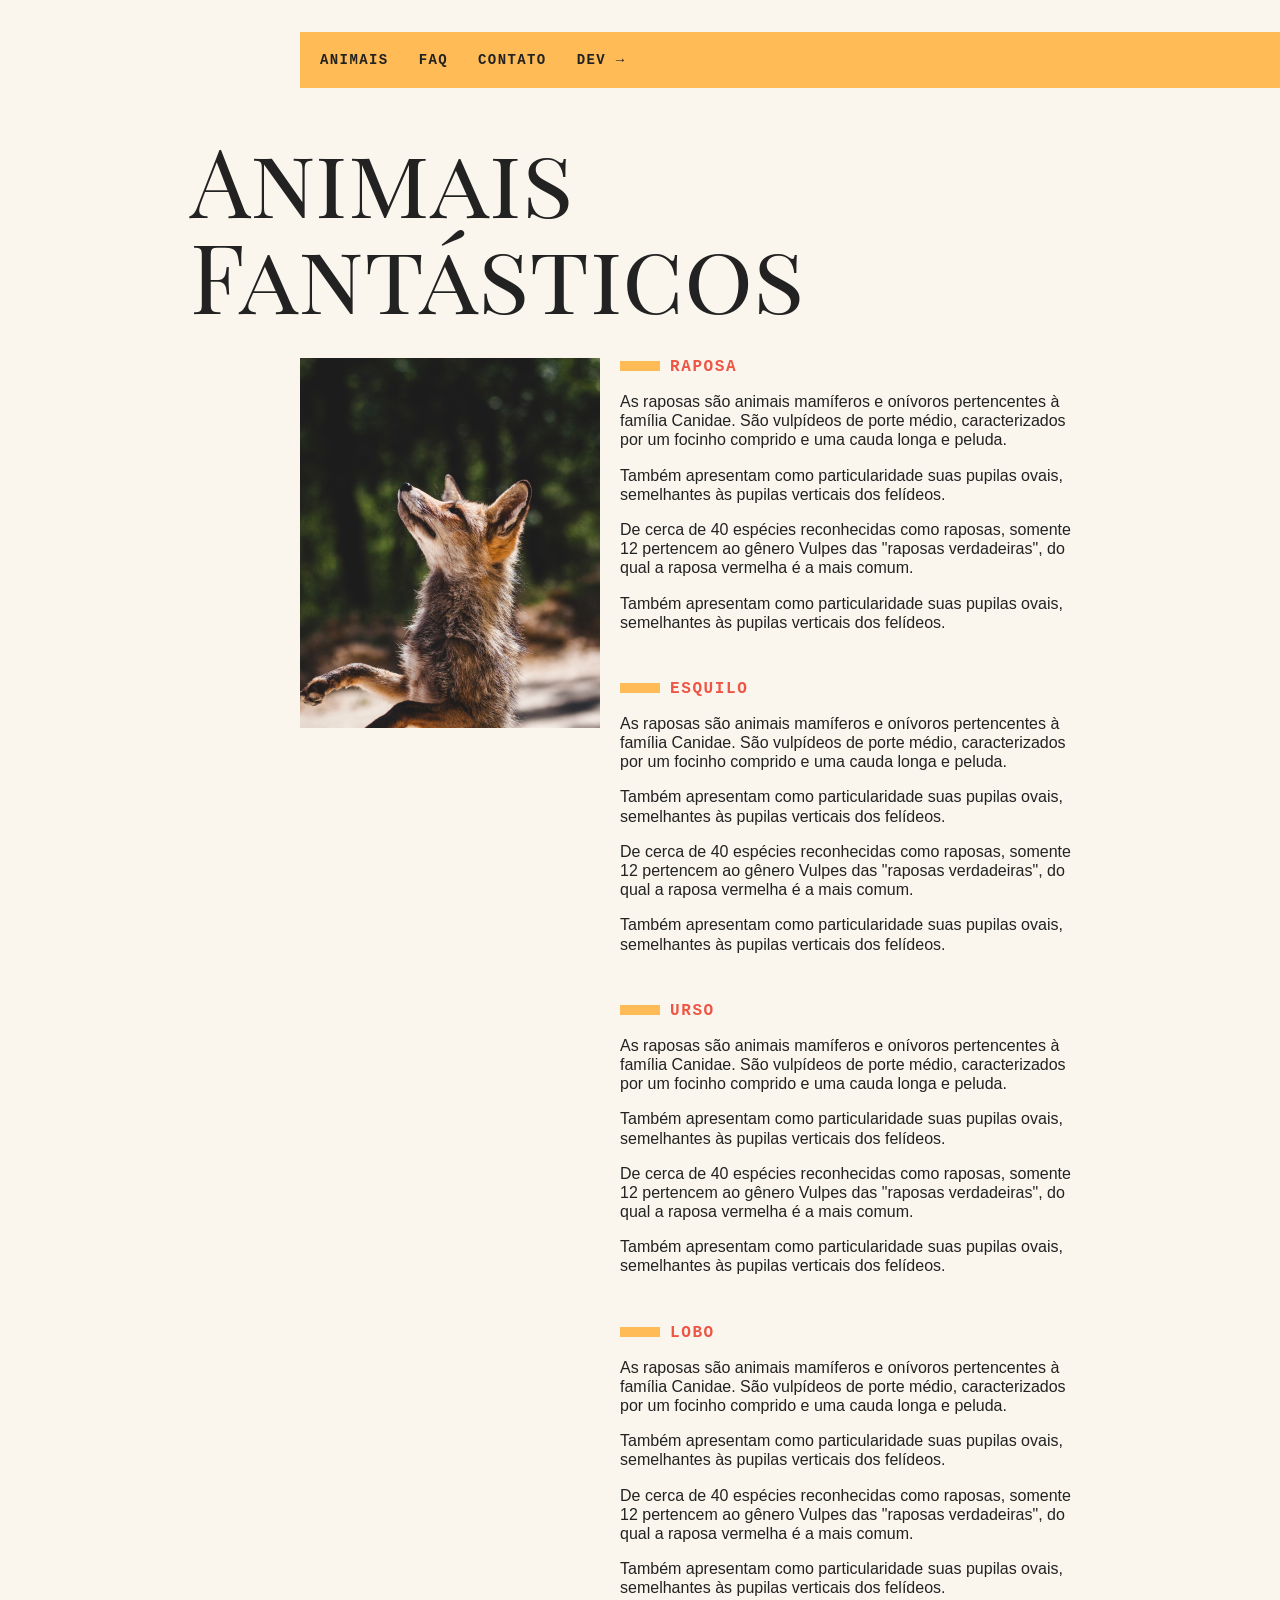
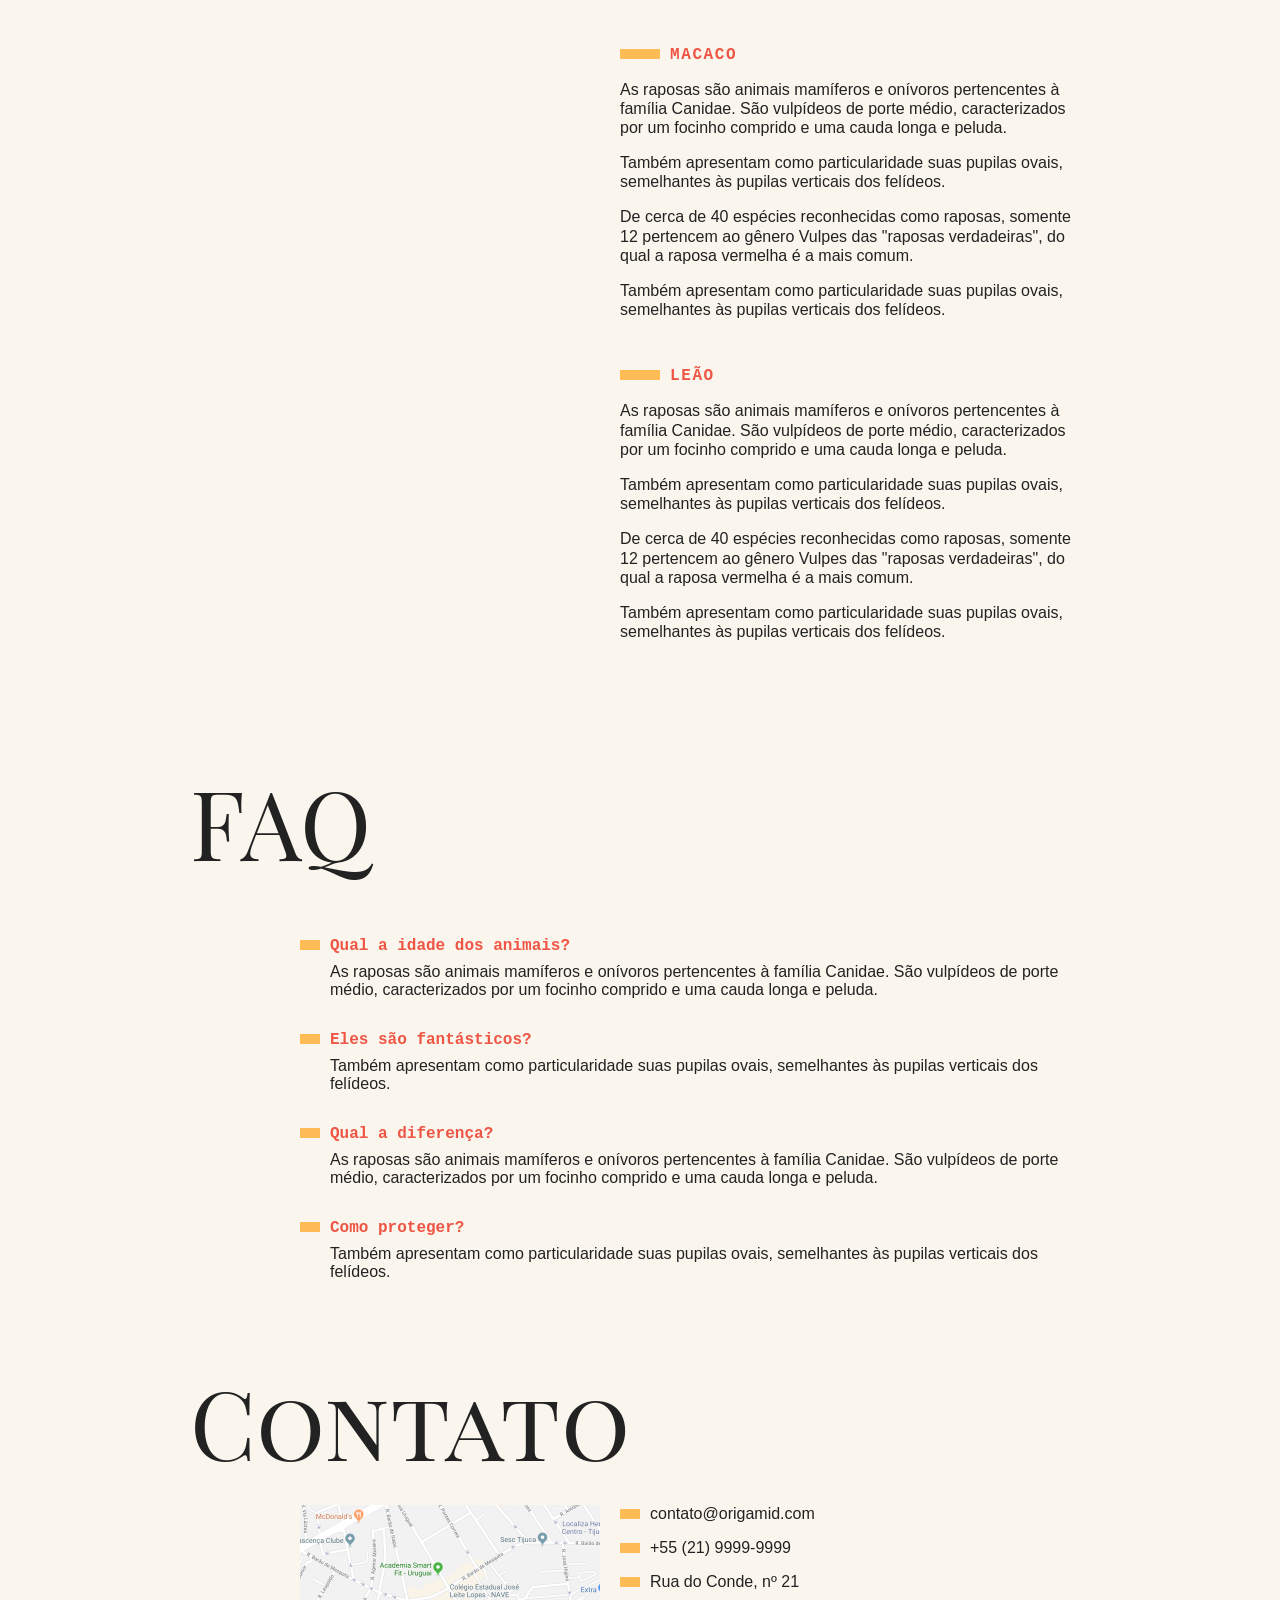
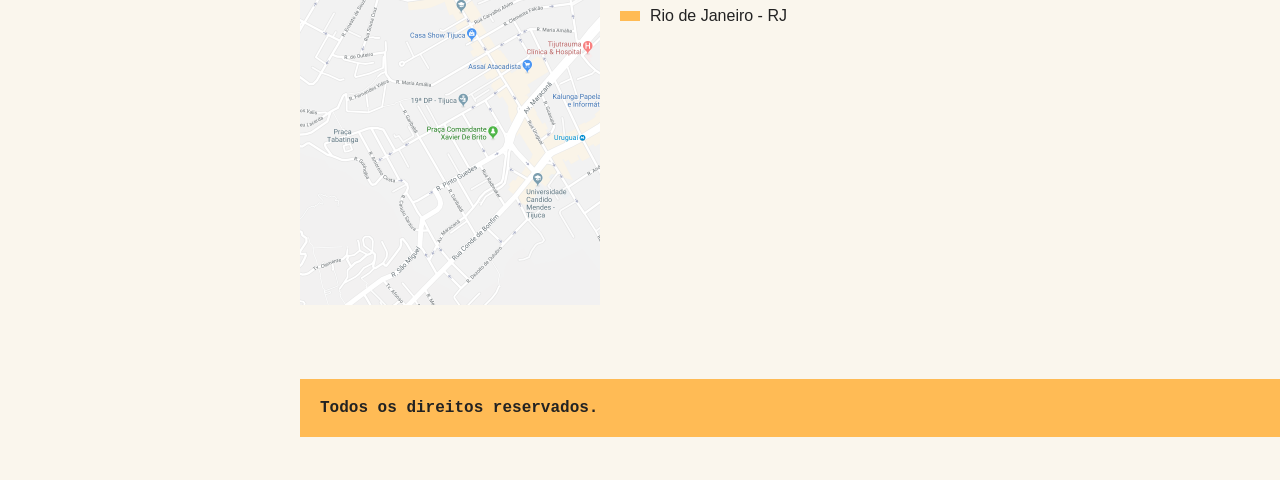
==== animais-fantasticos-project/index.html @ ef7cc1d3 "exercicios dimensoes e distancias" ====
<!DOCTYPE html>
<html>
<head>
  <meta charset="utf-8" />
  <meta http-equiv="X-UA-Compatible" content="IE=edge">
  <title>Animais Fantásticos</title>
  <meta name="viewport" content="width=device-width, initial-scale=1">
  <link href="https://fonts.googleapis.com/css?family=Playfair+Display+SC" rel="stylesheet">
  <link rel="stylesheet" type="text/css" href="css/style.css" />
</head>
<body>
  <nav class="menu">
    <ul>
      <li><a href="#animais">Animais</a></li>
      <li><a href="#faq">Faq</a></li>
      <li><a href="#contato">Contato</a></li>
      <li><a href="https://www.origamid.com/">Dev →</a></li>
    </ul>
  </nav>
  <section class="grid-section animais" id="animais">
    <h1 class="titulo">Animais Fantásticos</h1>
    <ul class="animais-lista">
      <li>
        <img src="img/imagem1.jpg">
      </li>
      <li>
        <img src="img/imagem2.jpg">
      </li>
      <li>
        <img src="img/imagem3.jpg">
      </li>
      <li>
        <img src="img/imagem4.jpg">
      </li>
      <li>
        <img src="img/imagem5.jpg">
      </li>
      <li>
        <img src="img/imagem6.jpg">
      </li>
    </ul>
    <div class="animais-descricao">
      <section>
        <h2>Raposa</h2>
        <p>As raposas são animais mamíferos e onívoros pertencentes à família Canidae. São vulpídeos de porte médio, caracterizados
          por um focinho comprido e uma cauda longa e peluda.</p>
        <p>Também apresentam como particularidade suas pupilas ovais, semelhantes às pupilas verticais dos felídeos.</p>
        <p>De cerca de 40 espécies reconhecidas como raposas, somente 12 pertencem ao gênero Vulpes das "raposas verdadeiras", do
          qual a raposa vermelha é a mais comum.</p>
        <p>Também apresentam como particularidade suas pupilas ovais, semelhantes às pupilas verticais dos felídeos.</p>
      </section>
      
      <section>
        <h2>Esquilo</h2>
        <p>As raposas são animais mamíferos e onívoros pertencentes à família Canidae. São vulpídeos de porte médio, caracterizados
          por um focinho comprido e uma cauda longa e peluda.</p>
        <p>Também apresentam como particularidade suas pupilas ovais, semelhantes às pupilas verticais dos felídeos.</p>
        <p>De cerca de 40 espécies reconhecidas como raposas, somente 12 pertencem ao gênero Vulpes das "raposas verdadeiras", do
          qual a raposa vermelha é a mais comum.</p>
        <p>Também apresentam como particularidade suas pupilas ovais, semelhantes às pupilas verticais dos felídeos.</p>
      </section>
      <section>
        <h2>Urso</h2>
        <p>As raposas são animais mamíferos e onívoros pertencentes à família Canidae. São vulpídeos de porte médio, caracterizados
          por um focinho comprido e uma cauda longa e peluda.</p>
        <p>Também apresentam como particularidade suas pupilas ovais, semelhantes às pupilas verticais dos felídeos.</p>
        <p>De cerca de 40 espécies reconhecidas como raposas, somente 12 pertencem ao gênero Vulpes das "raposas verdadeiras", do
          qual a raposa vermelha é a mais comum.</p>
        <p>Também apresentam como particularidade suas pupilas ovais, semelhantes às pupilas verticais dos felídeos.</p>
      </section>
      <section>
        <h2>Lobo</h2>
        <p>As raposas são animais mamíferos e onívoros pertencentes à família Canidae. São vulpídeos de porte médio, caracterizados
          por um focinho comprido e uma cauda longa e peluda.</p>
        <p>Também apresentam como particularidade suas pupilas ovais, semelhantes às pupilas verticais dos felídeos.</p>
        <p>De cerca de 40 espécies reconhecidas como raposas, somente 12 pertencem ao gênero Vulpes das "raposas verdadeiras", do
          qual a raposa vermelha é a mais comum.</p>
        <p>Também apresentam como particularidade suas pupilas ovais, semelhantes às pupilas verticais dos felídeos.</p>
      </section>
      <section>
        <h2>Macaco</h2>
        <p>As raposas são animais mamíferos e onívoros pertencentes à família Canidae. São vulpídeos de porte médio, caracterizados
          por um focinho comprido e uma cauda longa e peluda.</p>
        <p>Também apresentam como particularidade suas pupilas ovais, semelhantes às pupilas verticais dos felídeos.</p>
        <p>De cerca de 40 espécies reconhecidas como raposas, somente 12 pertencem ao gênero Vulpes das "raposas verdadeiras", do
          qual a raposa vermelha é a mais comum.</p>
        <p>Também apresentam como particularidade suas pupilas ovais, semelhantes às pupilas verticais dos felídeos.</p>
      </section>
      <section>
        <h2>Leão</h2>
        <p>As raposas são animais mamíferos e onívoros pertencentes à família Canidae. São vulpídeos de porte médio, caracterizados
          por um focinho comprido e uma cauda longa e peluda.</p>
        <p>Também apresentam como particularidade suas pupilas ovais, semelhantes às pupilas verticais dos felídeos.</p>
        <p>De cerca de 40 espécies reconhecidas como raposas, somente 12 pertencem ao gênero Vulpes das "raposas verdadeiras", do
          qual a raposa vermelha é a mais comum.</p>
        <p>Também apresentam como particularidade suas pupilas ovais, semelhantes às pupilas verticais dos felídeos.</p>
      </section>
    </div>
  </section>

  <section class="grid-section faq" id="faq">
    <h1 class="titulo">FAQ</h1>
    <dl class="faq-lista">
      <dt>Qual a idade dos animais?</dt>
      <dd>As raposas são animais mamíferos e onívoros pertencentes à família Canidae. São vulpídeos de porte médio, caracterizados por um focinho comprido e uma cauda longa e peluda.</dd>
      <dt>Eles são fantásticos?</dt>
      <dd>Também apresentam como particularidade suas pupilas ovais, semelhantes às pupilas verticais dos felídeos.</dd>
      <dt>Qual a diferença?</dt>
      <dd>As raposas são animais mamíferos e onívoros pertencentes à família Canidae. São vulpídeos de porte médio, caracterizados por um focinho comprido e uma cauda longa e peluda.</dd>
      <dt>Como proteger?</dt>
      <dd>Também apresentam como particularidade suas pupilas ovais, semelhantes às pupilas verticais dos felídeos.</dd>
    </dl>
  </section>

  <section class="grid-section contato" id="contato">
    <h1 class="titulo">Contato</h1>
    <div class="mapa">
      <img src="img/mapa.png">
    </div>
    <ul class="dados">
      <li>contato@origamid.com</li>
      <li>+55 (21) 9999-9999</li>
      <li>Rua do Conde, nº 21</li>
      <li>Rio de Janeiro - RJ</li>
    </ul>
  </section>

  <footer class="copy">
    <p>Todos os direitos reservados.</p>
  </footer>

  <script src="script.js"></script>  

<!--  <script src="exercicios-selecao-de-elementos/script.js"></script>-->
<!--  <script src="exercicios-classes-e-atributos/script.js"></script>-->
<script src="exercicios/dimensoes-e-distancias/script.js" ></script>
</body>
</html>
---- animais-fantasticos-project/css/style.css ----
body, h1, h2, ul, li, p, dd, dt, dl {
  margin: 0px;
  padding: 0px;
}

img {
  display: block;
  max-width: 100%;
}

ul {
  list-style: none;
}

body {
  background: #faf6ed;
  color: #222;
  -webkit-font-smoothing: antialiased;
  display: grid;
  grid-template-columns: 1fr 120px minmax(300px, 800px) 1fr;
}

.menu {
  grid-column: 3 / 5;
  margin-top: 2rem;
  margin-bottom: 2rem;
  background: #FB5;
}

.menu ul {
  display: flex;
  flex-wrap: wrap;
  padding: 10px;
}

.menu li a {
  display: block;
  padding: 10px;
  margin-right: 10px;
  color: #222;
  text-decoration: none;
  font-family: 'IBM Plex Mono', monospace;
  font-weight: bold;
  text-transform: uppercase;
  font-size: 0.875rem;
  letter-spacing: .1em;
}

.grid-section {
  grid-column: 2 / 4;
  width: 100%;
  box-sizing: border-box;
  padding: 10px;
  display: grid;
  grid-template-columns: 90px 300px 1fr;
  grid-gap: 20px;
  margin-bottom: 4rem;
}

.titulo {
  font-family: 'Playfair Display SC', georgia;
  font-size: 6rem;
  line-height: 1;
  font-weight: 400;
  margin-bottom: 1rem;
  grid-column: 1 / 4;
}

.animais h2 {
  font-family: 'IBM Plex Mono', monospace;
  font-size: 1rem;
  text-transform: uppercase;
  letter-spacing: .1em;
  margin-bottom: 1rem;
  color: #E54;
}

.animais h2::before {
  content: '';
  display: inline-block;
  width: 40px;
  height: 10px;
  margin-right: 10px;
  background: #FB5;
}

.animais p {
  font-family: Helvetica, Arial;
  line-height: 1.2;
  margin-bottom: 1rem;
}

.animais-lista {
  height: 370px;
  overflow-y: scroll;
  grid-column: 2;
}

.animais-lista::-webkit-scrollbar {
  width: 18px;
}

.animais-lista::-webkit-scrollbar-thumb {
  background: #FB5;
  border-left: 4px solid #faf6ed;
  border-right: 4px solid #faf6ed;
}

.animais-lista::-webkit-scrollbar-track {
  background: #faf6ed;
}

.animais-descricao {
  grid-column: 3;
}

.animais-descricao section {
  margin-bottom: 3rem;
}

.faq-lista {
  grid-column: 2 / 4
}

.faq-lista dt {
  font-family: 'IBM Plex Mono', monospace;
  font-weight: bold;
  margin-top: 2rem;
  margin-bottom: .5rem;
  color: #E54;
}

.faq-lista dt::before {
  content: '';
  display: inline-block;
  width: 20px;
  height: 10px;
  margin-right: 10px;
  background: #FB5;
}

.faq-lista dd {
  font-family: Helvetica, Arial;
  margin-bottom: .5rem;
  margin-left: 30px;
}

.mapa {
  grid-column: 2;
}

.dados {
  grid-column: 3;
}

.dados li {
  margin-bottom: 1rem;
  font-family: Helvetica, Arial;
}

.dados li::before {
  content: '';
  display: inline-block;
  width: 20px;
  height: 10px;
  margin-right: 10px;
  background: #FB5;
}

.copy {
  grid-column: 3/5;
  margin-bottom: 2rem;
  background: #FB5;
}

.copy p {
  padding: 20px;
  font-family: 'IBM Plex Mono', monospace;
  font-weight: bold;
}

@media (max-width: 700px) {
  body {
    grid-template-columns: 1fr;
  }
  .menu, .grid-section, .copy {
    grid-column: 1;
  }
  .grid-section {
    grid-template-columns: 100px 1fr;
    grid-gap: 10px;
  }
  .animais-lista {
    grid-column: 1;
  }
  .faq-lista, .dados, .mapa {
    grid-column: 1 / 3;
  }
  .grid-section h1 {
    font-size: 3rem;
  }
  .menu {
    margin-top: 0px;
  }
  .copy {
    margin-bottom: 0px;
  }
}


/* Estilos da barra de rolagem */
::-webkit-scrollbar {
    width: 10px; /* Largura da barra de rolagem */
}

/* Cor de fundo da barra de rolagem */
::-webkit-scrollbar-track {
    background-color: #f1f1f1; /* Cor de fundo */
}

/* Cor do indicador (thumb) da barra de rolagem */
::-webkit-scrollbar-thumb {
    background-color: #ff8800; /* Cor da barra de rolagem */
    border-radius: 5px; /* Borda arredondada */
}

/* Hover na barra de rolagem */
::-webkit-scrollbar-thumb:hover {
    background-color: #ff8800; /* Cor ao passar o mouse */
}
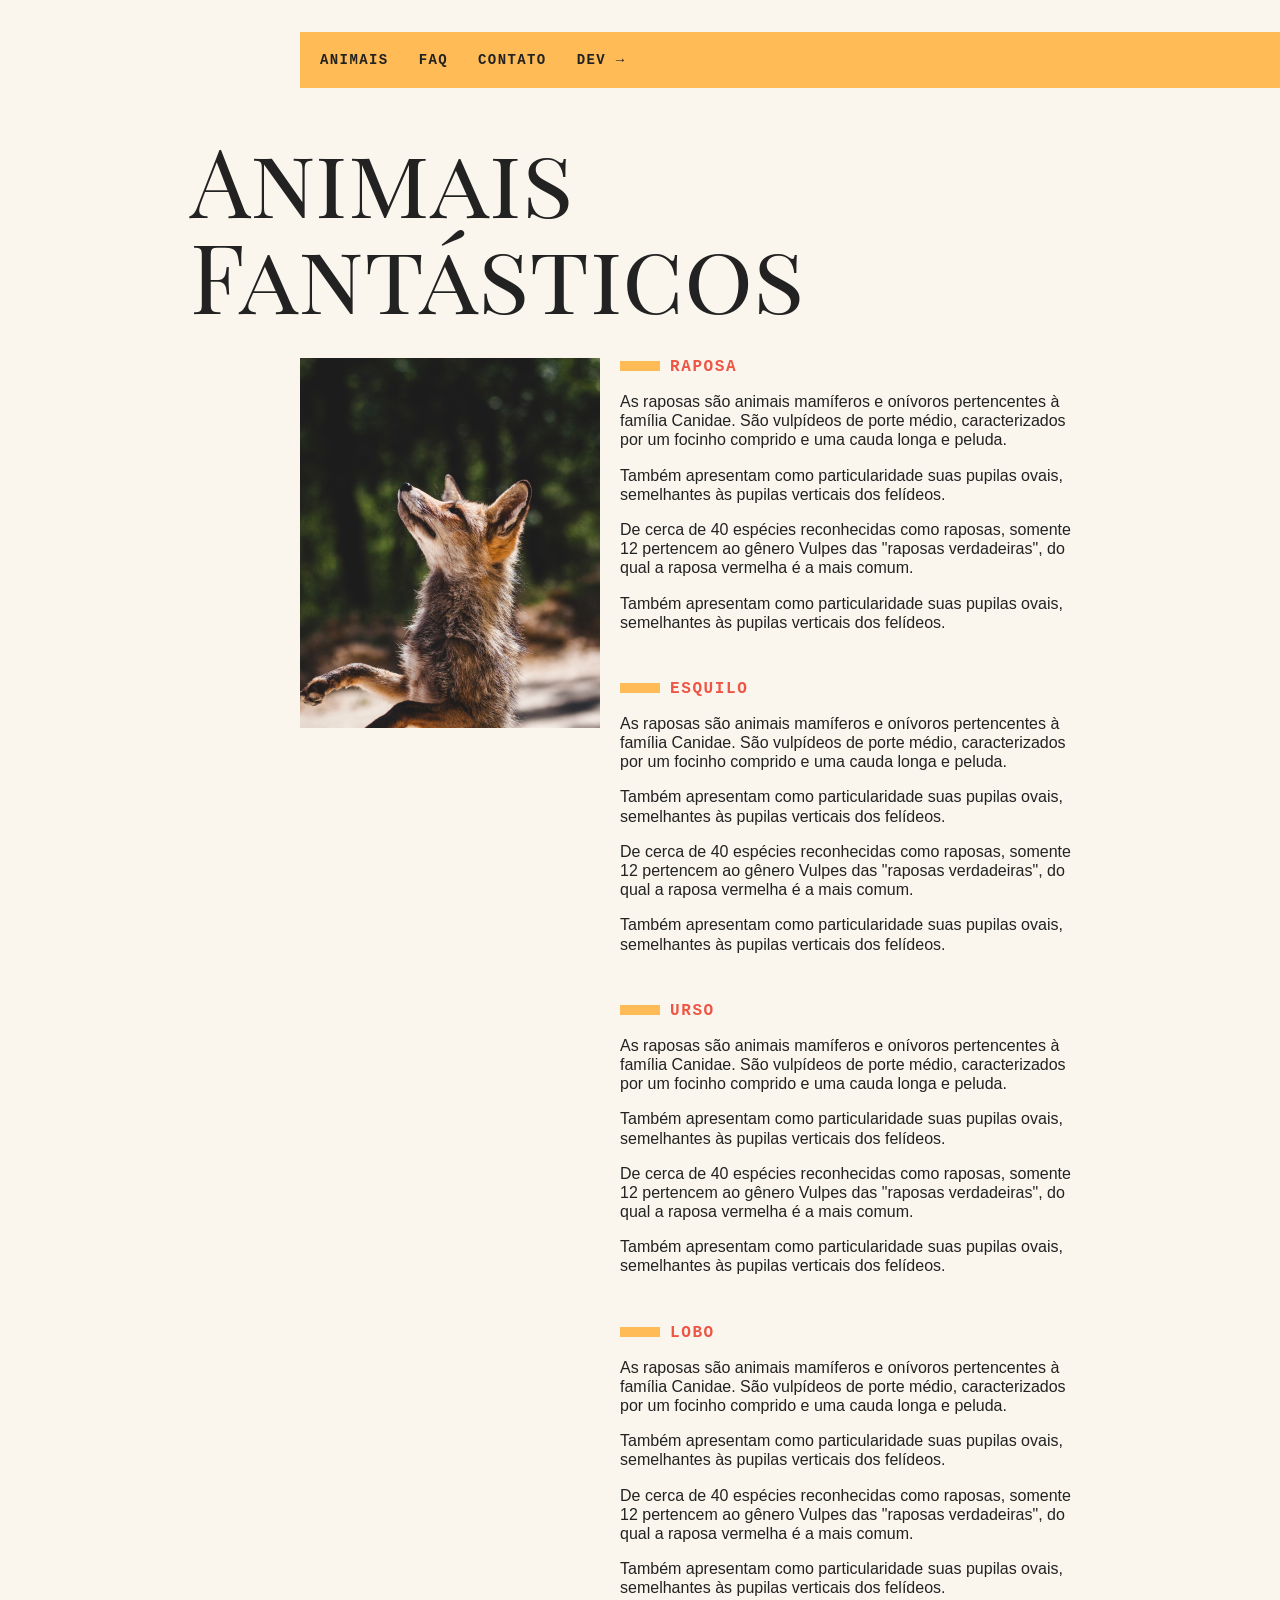
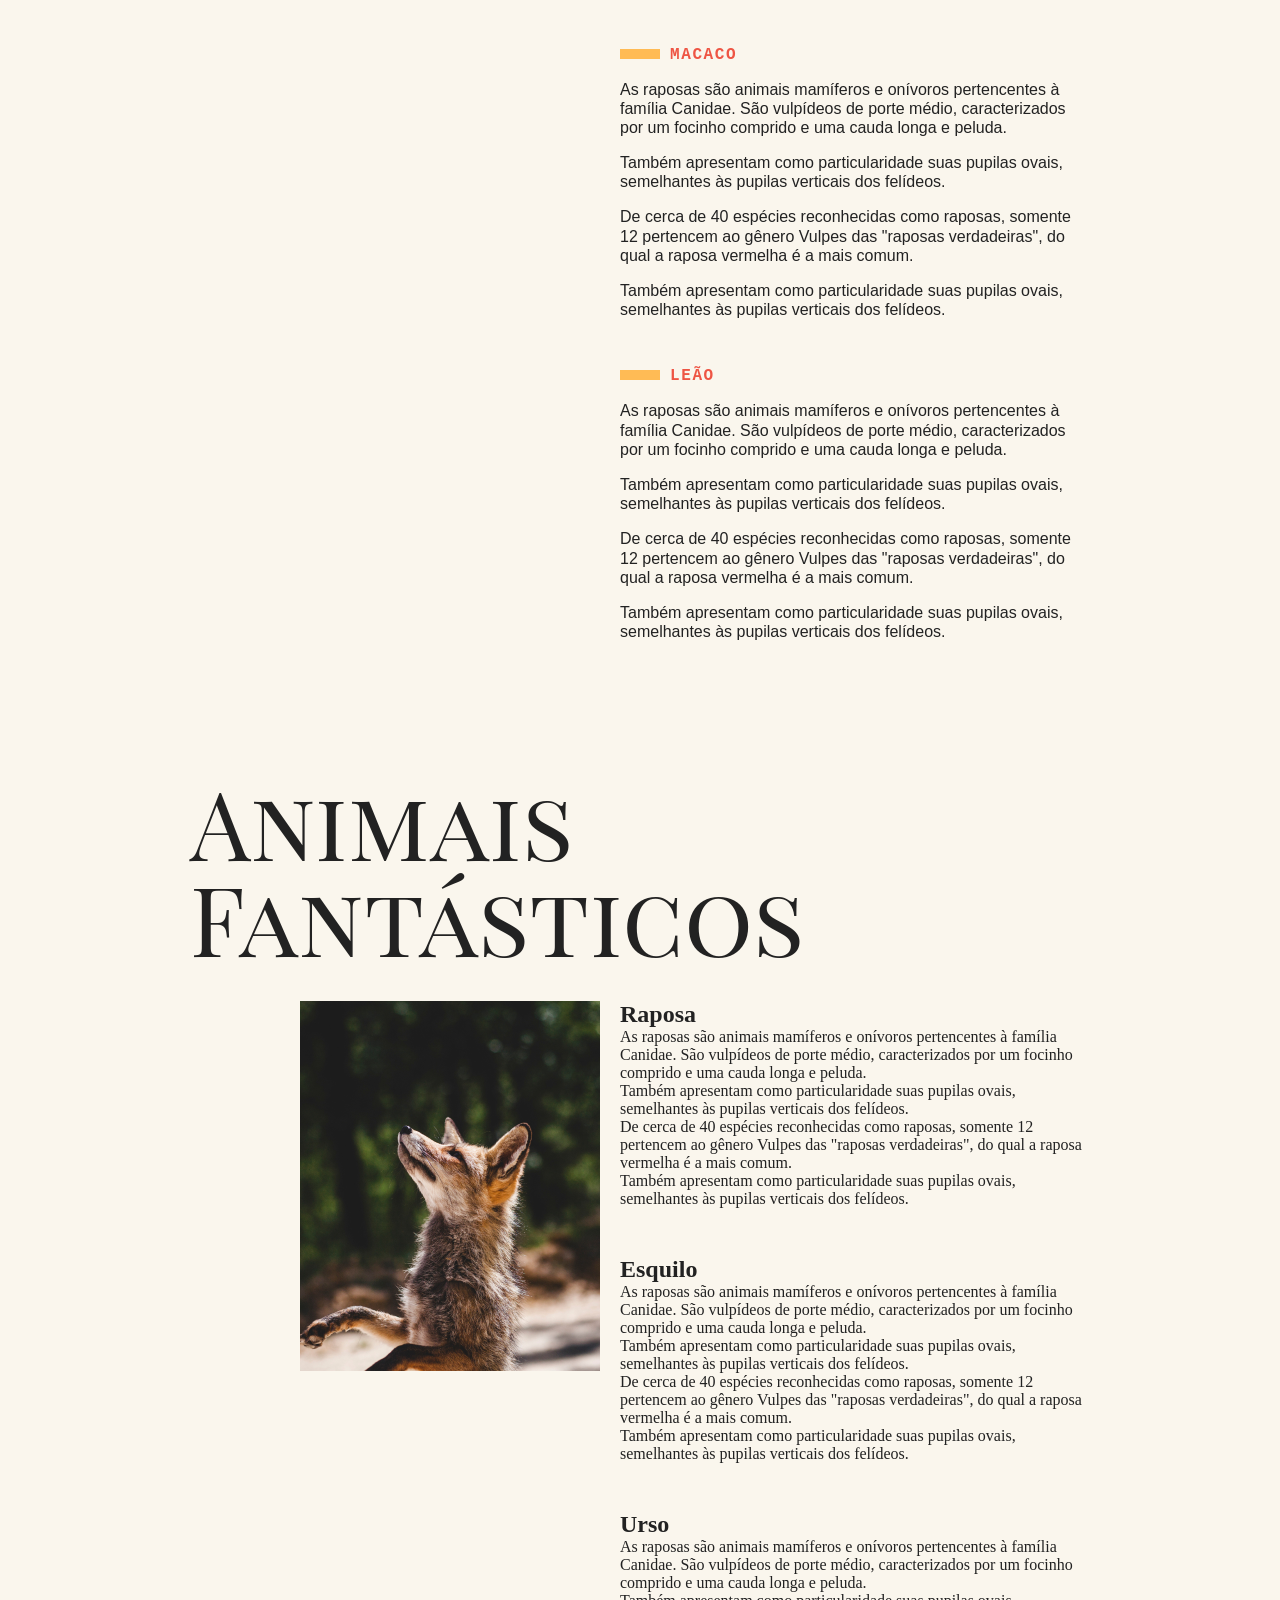
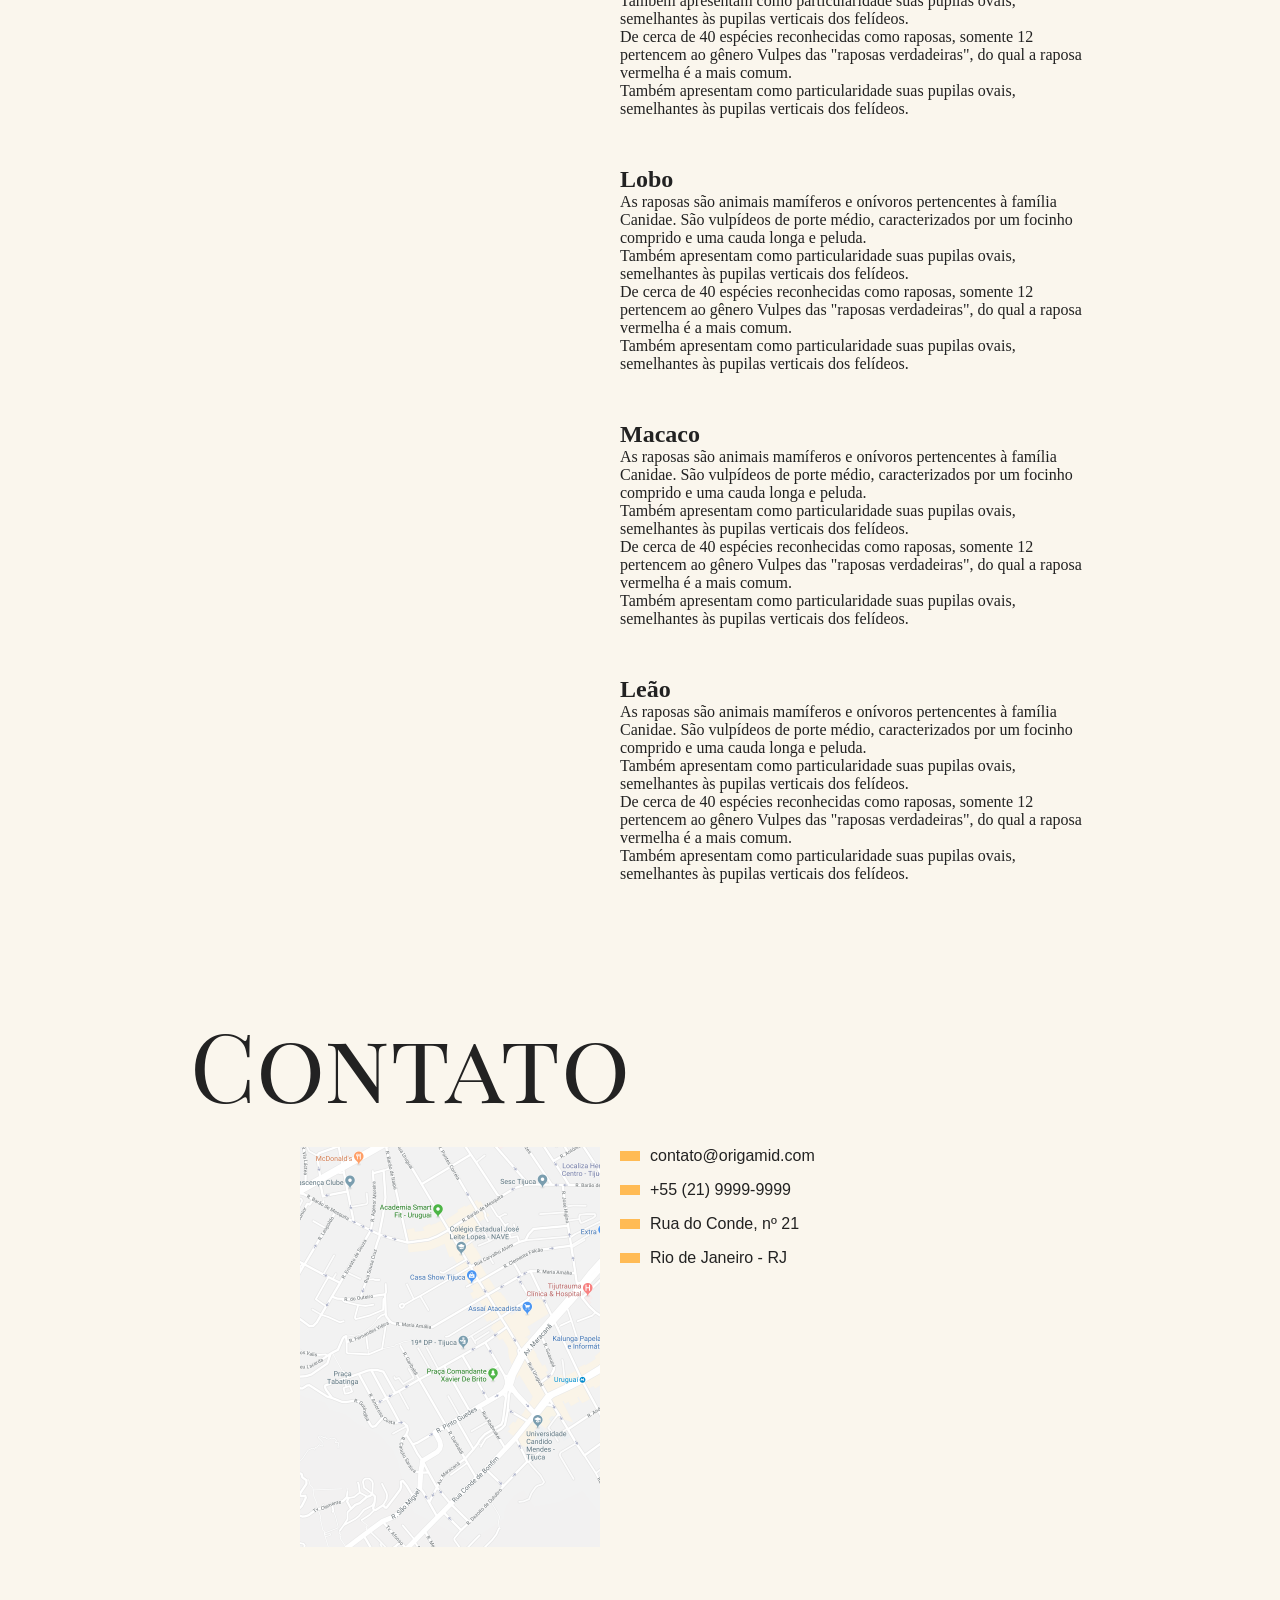
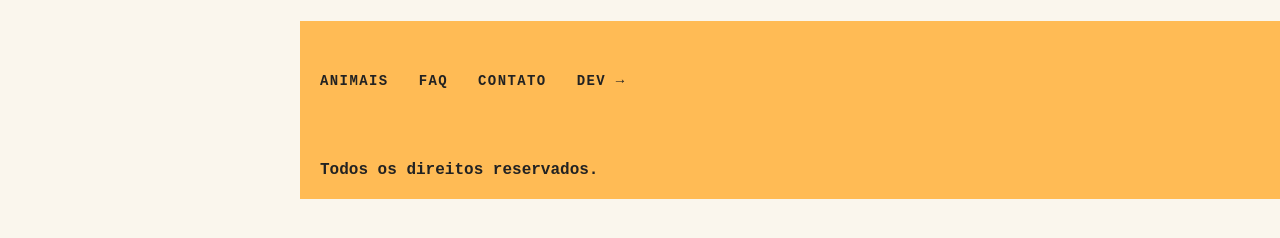
==== commit 5d616a3f: "transversing-e-manipulacao" ====
--- a/animais-fantasticos-project/index.html
+++ b/animais-fantasticos-project/index.html
@@ -133,6 +133,8 @@
 
 <!--  <script src="exercicios-selecao-de-elementos/script.js"></script>-->
 <!--  <script src="exercicios-classes-e-atributos/script.js"></script>-->
-<script src="exercicios/dimensoes-e-distancias/script.js" ></script>
+<!--  <script src="exercicios/dimensoes-e-distancias/script.js" ></script>-->
+<!--  <script src="exercicios/eventos/script.js" ></script>-->
+  <script src="exercicios/transversing-e-manipulacao/script.js" ></script>
 </body>
 </html>
--- a/animais-fantasticos-project/css/style.css
+++ b/animais-fantasticos-project/css/style.css
@@ -228,3 +228,8 @@
 ::-webkit-scrollbar-thumb:hover {
     background-color: #ff8800; /* Cor ao passar o mouse */
 }
+
+
+.bigFont {
+  font-size: 150%;
+}
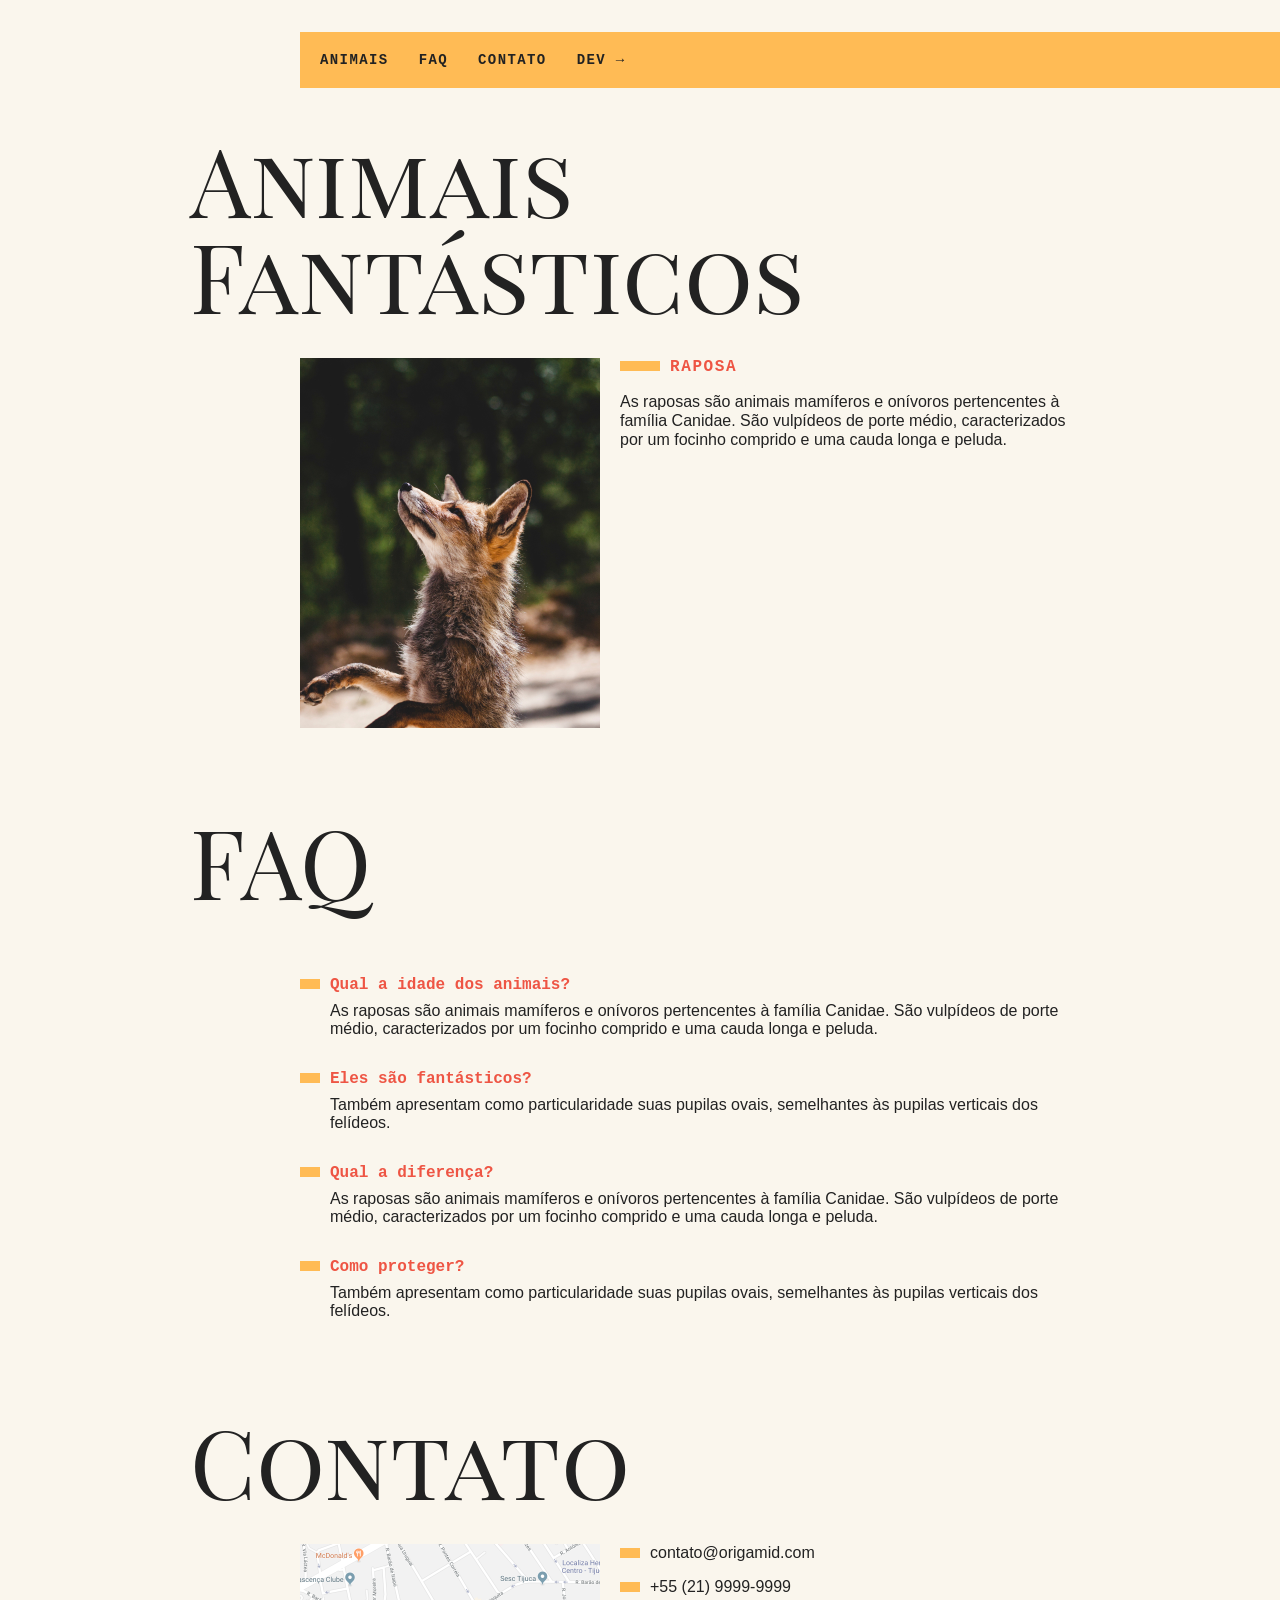
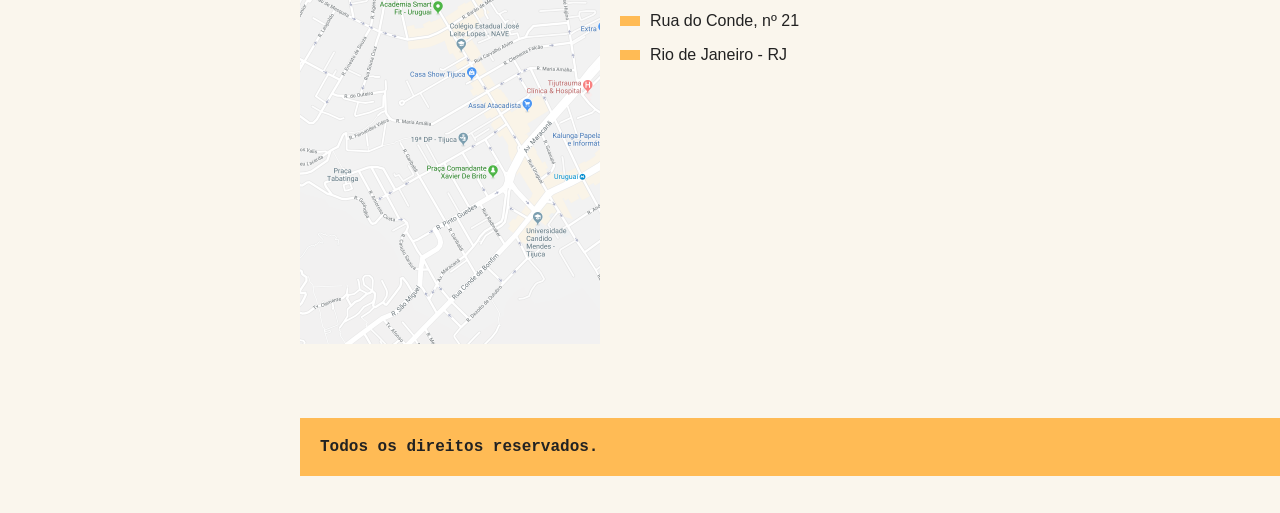
==== commit 02eb4ebf: "exemplo de Navegação por tabs com animação" ====
--- a/animais-fantasticos-project/index.html
+++ b/animais-fantasticos-project/index.html
@@ -17,7 +17,7 @@
       <li><a href="https://www.origamid.com/">Dev →</a></li>
     </ul>
   </nav>
-  <section class="grid-section animais" id="animais">
+  <section class="grid-section animais js-tabmenu" id="animais">
     <h1 class="titulo">Animais Fantásticos</h1>
     <ul class="animais-lista">
       <li>
@@ -39,24 +39,17 @@
         <img src="img/imagem6.jpg">
       </li>
     </ul>
-    <div class="animais-descricao">
-      <section>
+    <div class="animais-descricao js-tabcontent">
+      <section class="ativo">
         <h2>Raposa</h2>
         <p>As raposas são animais mamíferos e onívoros pertencentes à família Canidae. São vulpídeos de porte médio, caracterizados
           por um focinho comprido e uma cauda longa e peluda.</p>
-        <p>Também apresentam como particularidade suas pupilas ovais, semelhantes às pupilas verticais dos felídeos.</p>
-        <p>De cerca de 40 espécies reconhecidas como raposas, somente 12 pertencem ao gênero Vulpes das "raposas verdadeiras", do
-          qual a raposa vermelha é a mais comum.</p>
-        <p>Também apresentam como particularidade suas pupilas ovais, semelhantes às pupilas verticais dos felídeos.</p>
       </section>
       
       <section>
         <h2>Esquilo</h2>
         <p>As raposas são animais mamíferos e onívoros pertencentes à família Canidae. São vulpídeos de porte médio, caracterizados
           por um focinho comprido e uma cauda longa e peluda.</p>
-        <p>Também apresentam como particularidade suas pupilas ovais, semelhantes às pupilas verticais dos felídeos.</p>
-        <p>De cerca de 40 espécies reconhecidas como raposas, somente 12 pertencem ao gênero Vulpes das "raposas verdadeiras", do
-          qual a raposa vermelha é a mais comum.</p>
         <p>Também apresentam como particularidade suas pupilas ovais, semelhantes às pupilas verticais dos felídeos.</p>
       </section>
       <section>
@@ -76,6 +69,7 @@
         <p>De cerca de 40 espécies reconhecidas como raposas, somente 12 pertencem ao gênero Vulpes das "raposas verdadeiras", do
           qual a raposa vermelha é a mais comum.</p>
         <p>Também apresentam como particularidade suas pupilas ovais, semelhantes às pupilas verticais dos felídeos.</p>
+        <p>Também apresentam como particularidade suas pupilas ovais, semelhantes às pupilas verticais dos felídeos.</p>
       </section>
       <section>
         <h2>Macaco</h2>
@@ -85,6 +79,8 @@
         <p>De cerca de 40 espécies reconhecidas como raposas, somente 12 pertencem ao gênero Vulpes das "raposas verdadeiras", do
           qual a raposa vermelha é a mais comum.</p>
         <p>Também apresentam como particularidade suas pupilas ovais, semelhantes às pupilas verticais dos felídeos.</p>
+        <p>Também apresentam como particularidade suas pupilas ovais, semelhantes às pupilas verticais dos felídeos.</p>
+        <p>Também apresentam como particularidade suas pupilas ovais, semelhantes às pupilas verticais dos felídeos.</p>
       </section>
       <section>
         <h2>Leão</h2>
@@ -93,6 +89,10 @@
         <p>Também apresentam como particularidade suas pupilas ovais, semelhantes às pupilas verticais dos felídeos.</p>
         <p>De cerca de 40 espécies reconhecidas como raposas, somente 12 pertencem ao gênero Vulpes das "raposas verdadeiras", do
           qual a raposa vermelha é a mais comum.</p>
+        <p>Também apresentam como particularidade suas pupilas ovais, semelhantes às pupilas verticais dos felídeos.</p>
+        <p>Também apresentam como particularidade suas pupilas ovais, semelhantes às pupilas verticais dos felídeos.</p>
+        <p>Também apresentam como particularidade suas pupilas ovais, semelhantes às pupilas verticais dos felídeos.</p>
+        <p>Também apresentam como particularidade suas pupilas ovais, semelhantes às pupilas verticais dos felídeos.</p>
         <p>Também apresentam como particularidade suas pupilas ovais, semelhantes às pupilas verticais dos felídeos.</p>
       </section>
     </div>
@@ -130,11 +130,5 @@
   </footer>
 
   <script src="script.js"></script>  
-
-<!--  <script src="exercicios-selecao-de-elementos/script.js"></script>-->
-<!--  <script src="exercicios-classes-e-atributos/script.js"></script>-->
-<!--  <script src="exercicios/dimensoes-e-distancias/script.js" ></script>-->
-<!--  <script src="exercicios/eventos/script.js" ></script>-->
-  <script src="exercicios/transversing-e-manipulacao/script.js" ></script>
 </body>
 </html>
--- a/animais-fantasticos-project/css/style.css
+++ b/animais-fantasticos-project/css/style.css
@@ -1,7 +1,34 @@
 body, h1, h2, ul, li, p, dd, dt, dl {
-  margin: 0px;
-  padding: 0px;
-}
+  margin: 0;
+  padding: 0;
+}
+
+/* CSS de  navegação por tab */
+.js .js-tabcontent section {
+  display: none;
+}
+
+.ativo {
+  display: block !important;
+  animation: mostrar .5s forwards;
+}
+
+
+@keyframes mostrar {
+  from {
+    opacity: 0;
+    transform: translate3d(-30px, 0, 0);
+  }
+  to {
+    opacity: 1;
+    transform: translate3d(0, 0, 0);
+  }
+}
+
+
+/* FIM */
+
+
 
 img {
   display: block;
@@ -179,6 +206,31 @@
   font-weight: bold;
 }
 
+.bigFont {
+  font-size: 150%;
+}
+
+/* Estilos da barra de rolagem */
+::-webkit-scrollbar {
+  width: 10px; /* Largura da barra de rolagem */
+}
+
+/* Cor de fundo da barra de rolagem */
+::-webkit-scrollbar-track {
+  background-color: #f1f1f1; /* Cor de fundo */
+}
+
+/* Cor do indicador (thumb) da barra de rolagem */
+::-webkit-scrollbar-thumb {
+  background-color: #ff8800; /* Cor da barra de rolagem */
+  border-radius: 5px; /* Borda arredondada */
+}
+
+/* Hover na barra de rolagem */
+::-webkit-scrollbar-thumb:hover {
+  background-color: #ff8800; /* Cor ao passar o mouse */
+}
+
 @media (max-width: 700px) {
   body {
     grid-template-columns: 1fr;
@@ -206,30 +258,3 @@
     margin-bottom: 0px;
   }
 }
-
-
-/* Estilos da barra de rolagem */
-::-webkit-scrollbar {
-    width: 10px; /* Largura da barra de rolagem */
-}
-
-/* Cor de fundo da barra de rolagem */
-::-webkit-scrollbar-track {
-    background-color: #f1f1f1; /* Cor de fundo */
-}
-
-/* Cor do indicador (thumb) da barra de rolagem */
-::-webkit-scrollbar-thumb {
-    background-color: #ff8800; /* Cor da barra de rolagem */
-    border-radius: 5px; /* Borda arredondada */
-}
-
-/* Hover na barra de rolagem */
-::-webkit-scrollbar-thumb:hover {
-    background-color: #ff8800; /* Cor ao passar o mouse */
-}
-
-
-.bigFont {
-  font-size: 150%;
-}
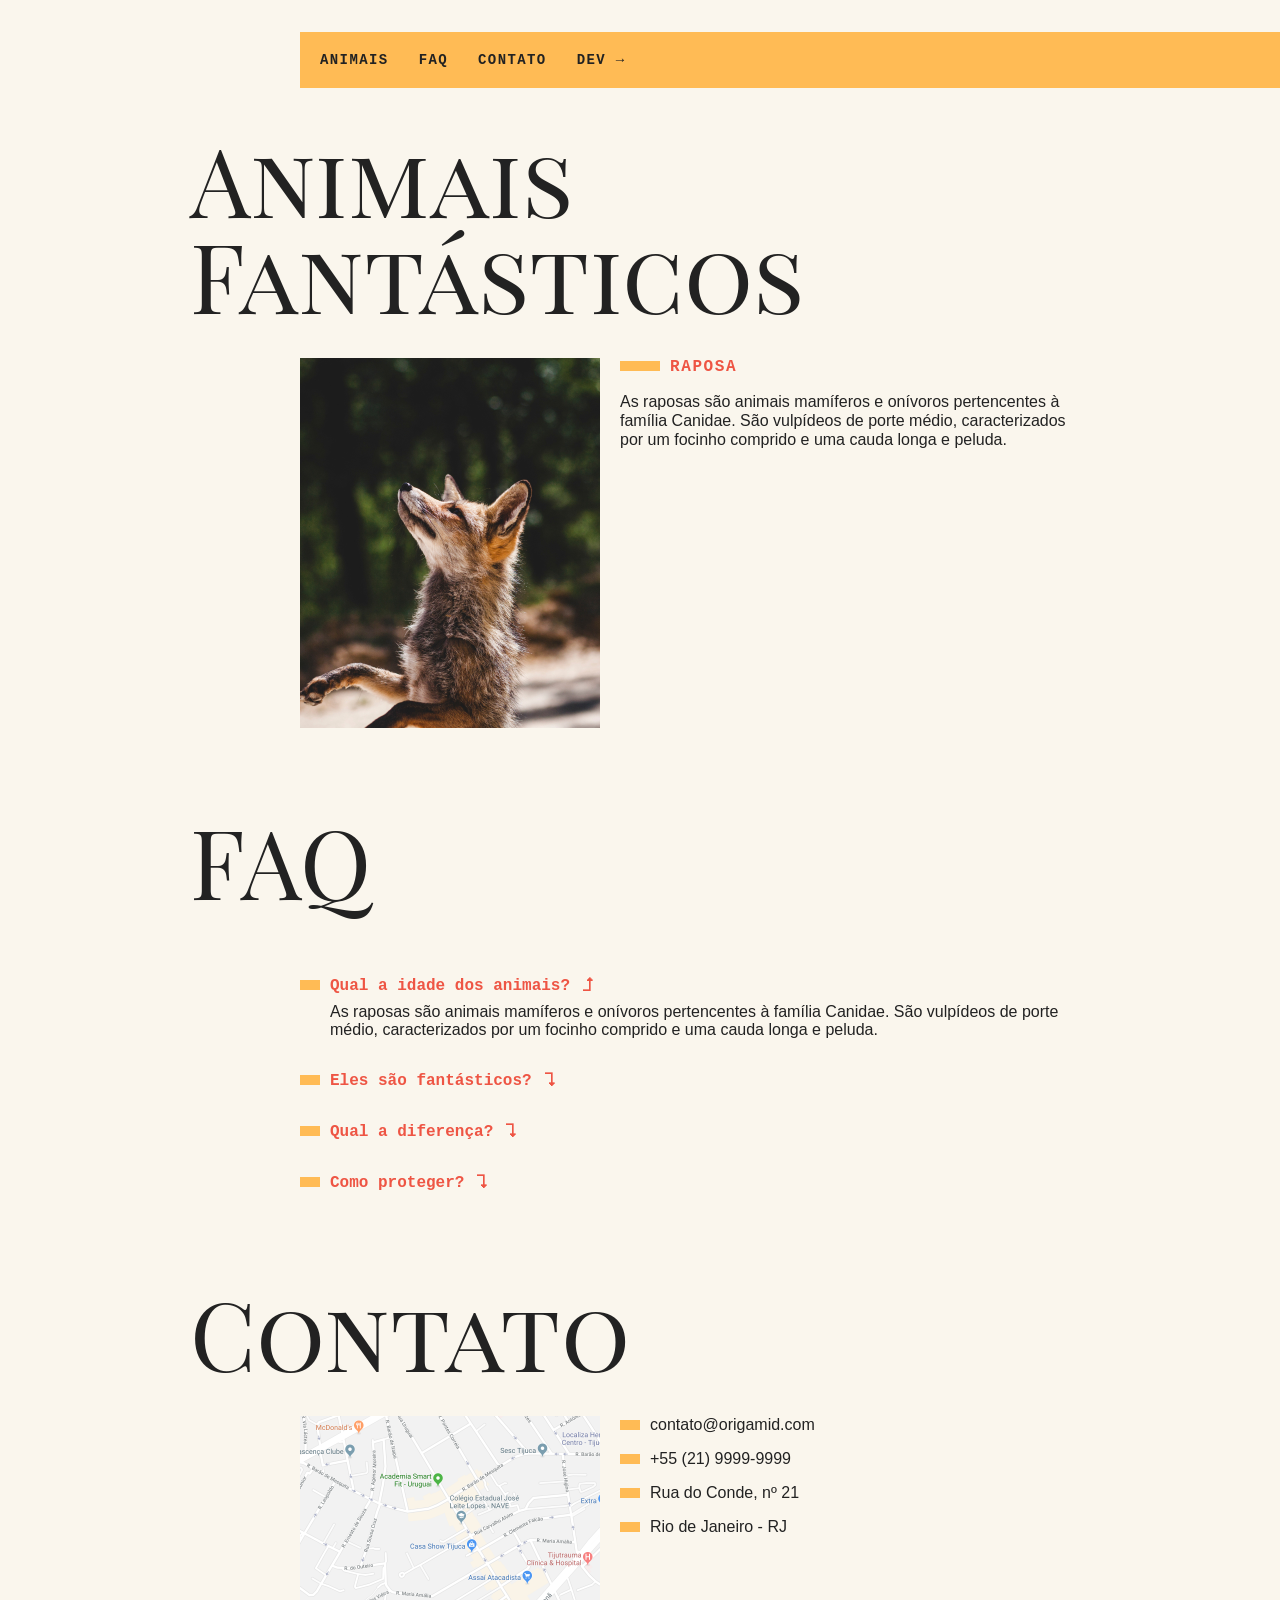
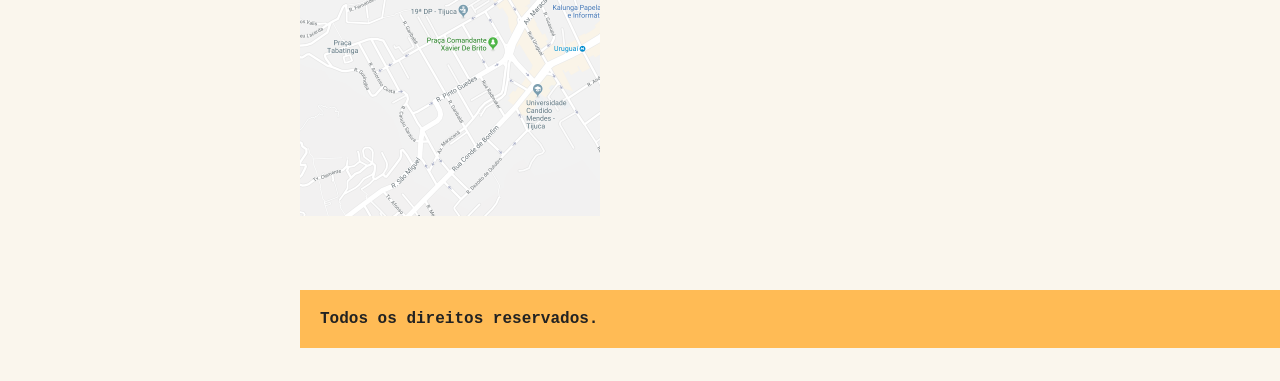
==== commit 6a337b60: "exemplo de como fazer um Accordion List" ====
--- a/animais-fantasticos-project/index.html
+++ b/animais-fantasticos-project/index.html
@@ -98,7 +98,7 @@
     </div>
   </section>
 
-  <section class="grid-section faq" id="faq">
+  <section class="grid-section faq js-accordion" id="faq">
     <h1 class="titulo">FAQ</h1>
     <dl class="faq-lista">
       <dt>Qual a idade dos animais?</dt>
--- a/animais-fantasticos-project/css/style.css
+++ b/animais-fantasticos-project/css/style.css
@@ -10,6 +10,9 @@
 
 .ativo {
   display: block !important;
+}
+
+.js .js-tabcontent section.ativo {
   animation: mostrar .5s forwards;
 }
 
@@ -24,10 +27,41 @@
     transform: translate3d(0, 0, 0);
   }
 }
-
-
 /* FIM */
 
+
+/* accondion-list*/
+.js .js-accordion dd {
+  display: none;
+}
+
+.js .js-accordion dt::after {
+  content: '⮧';
+  display: inline-block;
+  margin-left: 10px;
+}
+
+.js .js-accordion dt.ativo::after {
+  content: '⮥';
+}
+
+.js .js-accordion dd {
+  animation: mostrarAccordionList 1s forwards;
+}
+
+@keyframes mostrarAccordionList {
+  from {
+    max-height: 0;
+    opacity: 0;
+  }
+  to {
+    max-height: 1000px;
+    opacity: 1;
+  }
+  
+}
+
+/* Fim accordion */
 
 
 img {
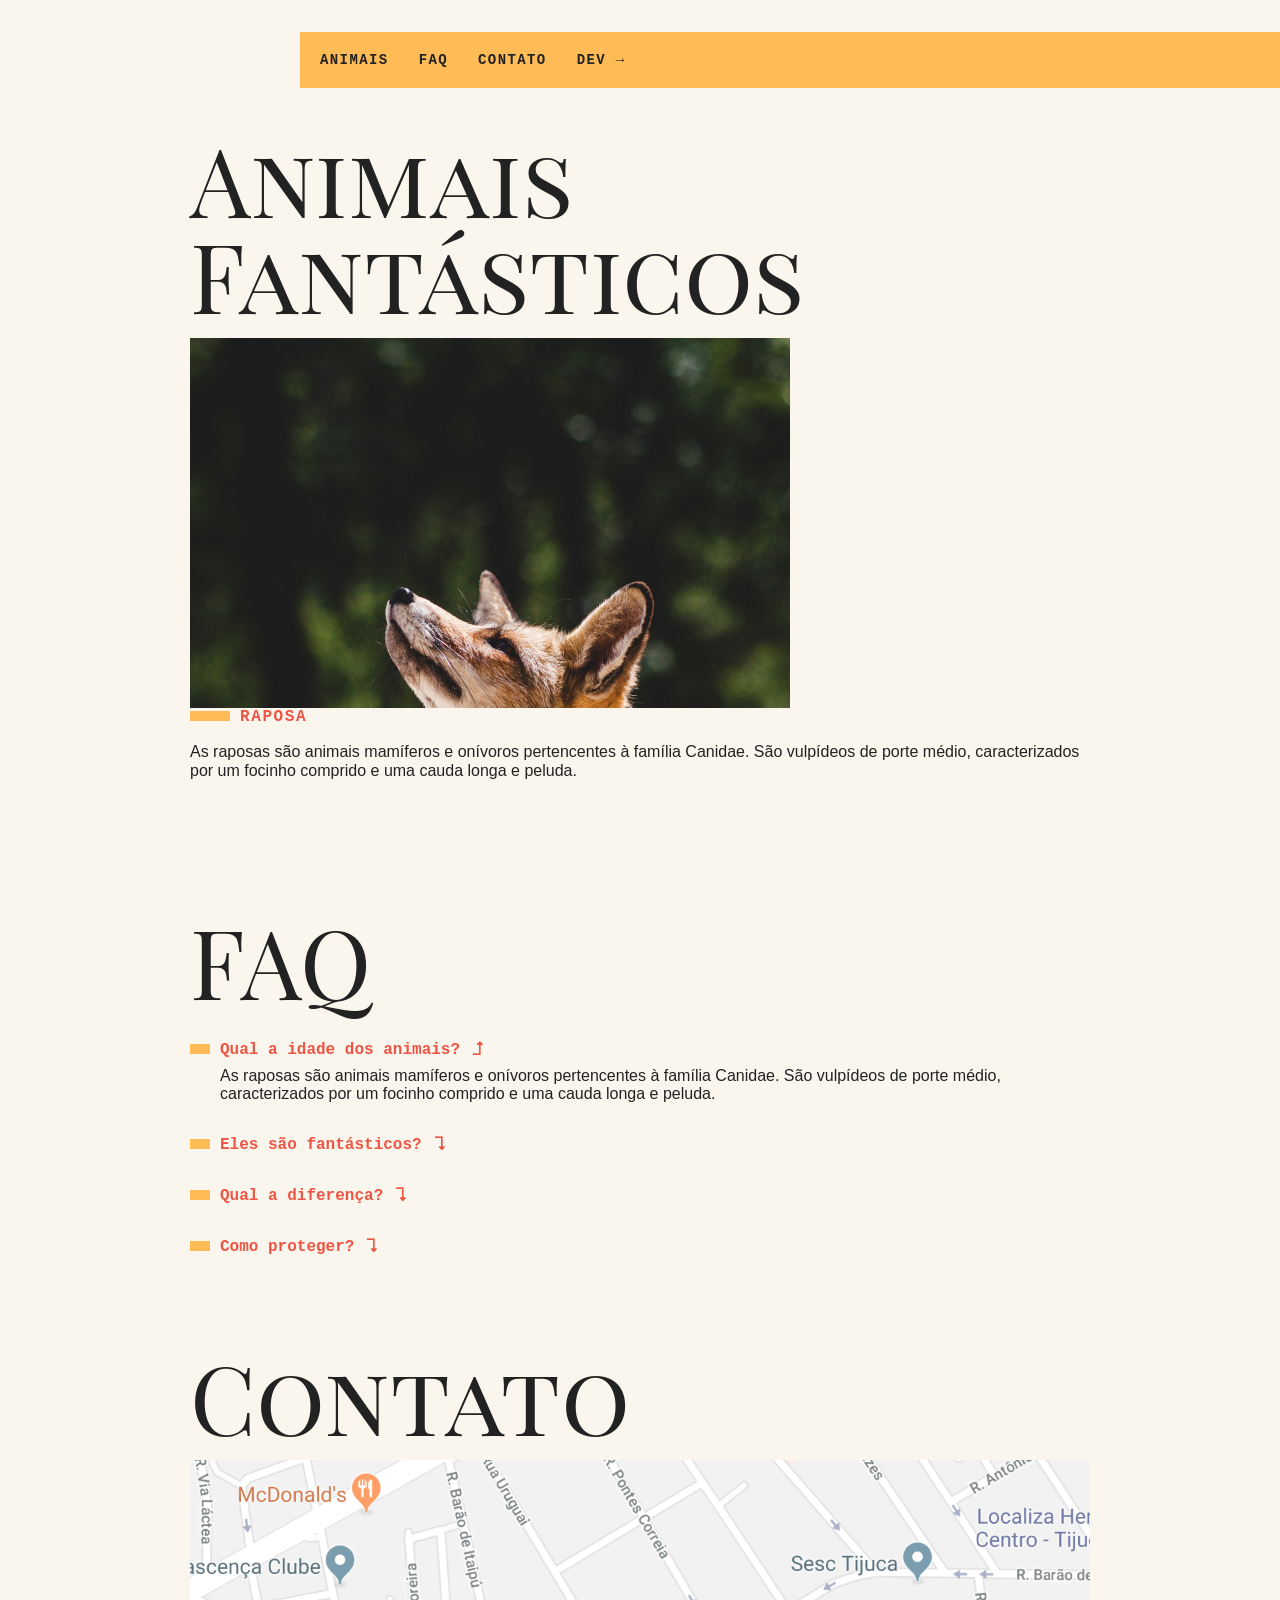
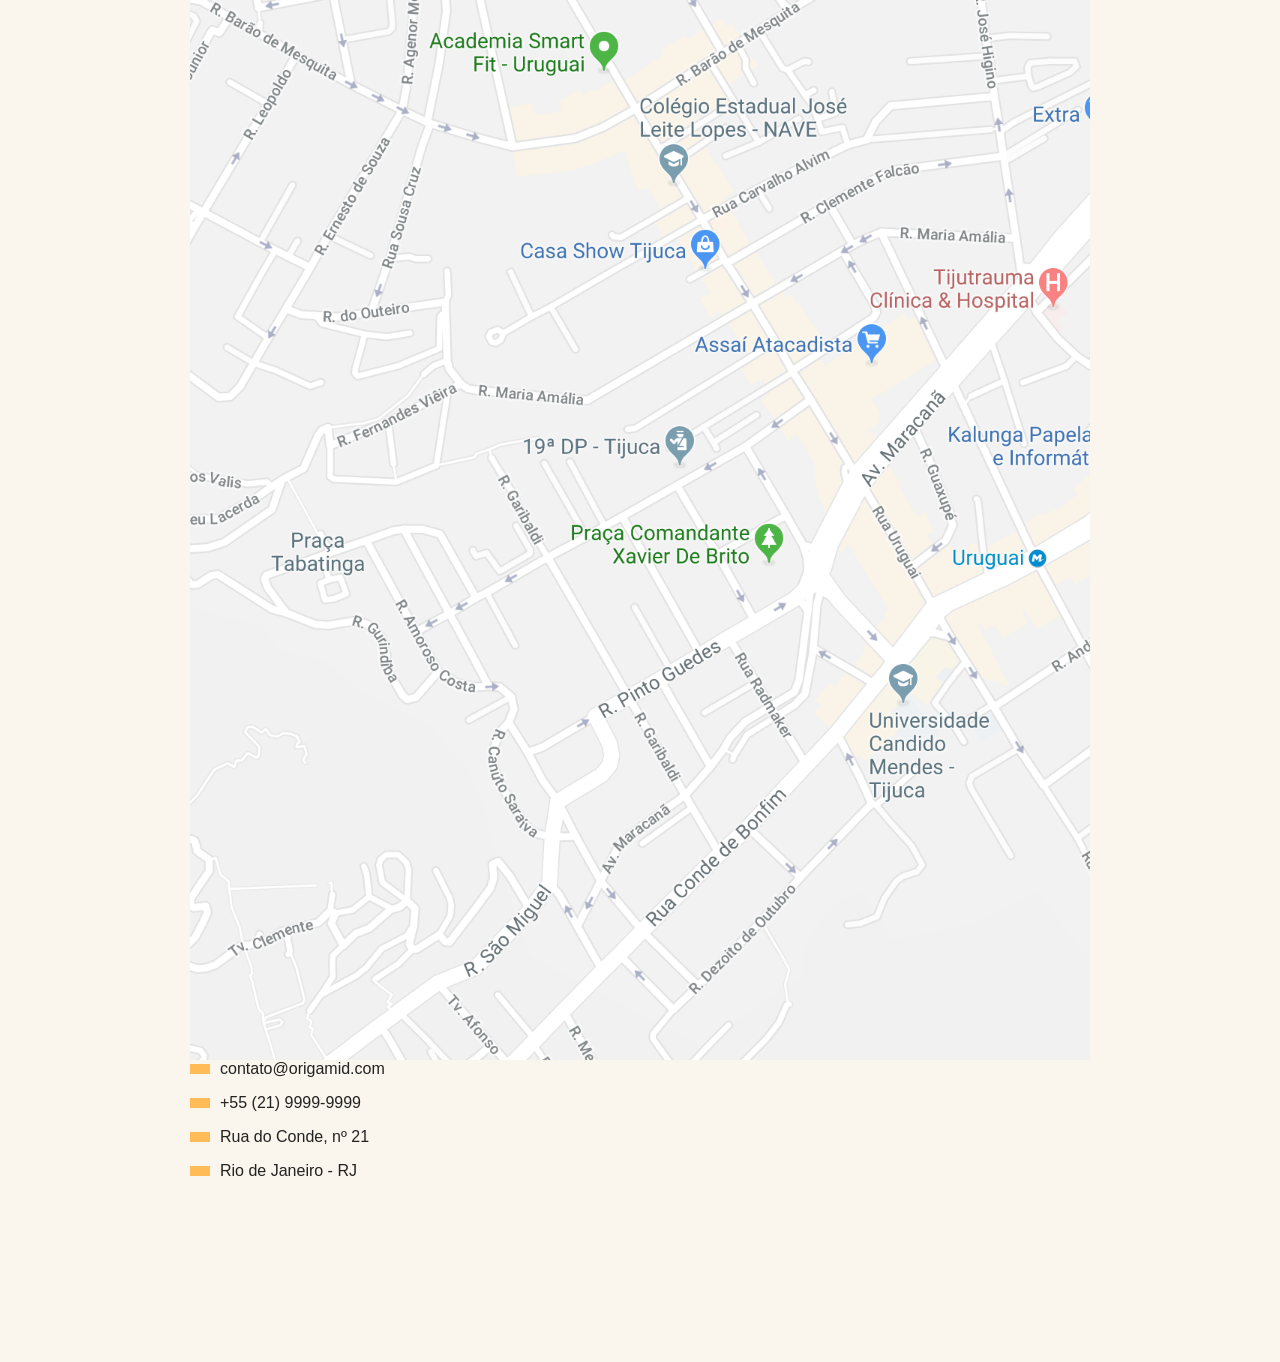
==== commit 195cc0a8: "AnimacaoScroll" ====
--- a/animais-fantasticos-project/index.html
+++ b/animais-fantasticos-project/index.html
@@ -7,6 +7,7 @@
   <meta name="viewport" content="width=device-width, initial-scale=1">
   <link href="https://fonts.googleapis.com/css?family=Playfair+Display+SC" rel="stylesheet">
   <link rel="stylesheet" type="text/css" href="css/style.css" />
+  <link rel="stylesheet" type="text/css" href="css/animarScroll.css" />
 </head>
 <body>
   <nav class="menu">
@@ -17,7 +18,7 @@
       <li><a href="https://www.origamid.com/">Dev →</a></li>
     </ul>
   </nav>
-  <section class="grid-section animais js-tabmenu" id="animais">
+  <section class="grid-section animais js-tabmenu js-scroll" id="animais">
     <h1 class="titulo">Animais Fantásticos</h1>
     <ul class="animais-lista">
       <li>
@@ -98,7 +99,7 @@
     </div>
   </section>
 
-  <section class="grid-section faq js-accordion" id="faq">
+  <section class="grid-section faq js-accordion js-scroll" id="faq">
     <h1 class="titulo">FAQ</h1>
     <dl class="faq-lista">
       <dt>Qual a idade dos animais?</dt>
@@ -112,7 +113,7 @@
     </dl>
   </section>
 
-  <section class="grid-section contato" id="contato">
+  <section class="grid-section contato js-scroll" id="contato">
     <h1 class="titulo">Contato</h1>
     <div class="mapa">
       <img src="img/mapa.png">
@@ -125,7 +126,7 @@
     </ul>
   </section>
 
-  <footer class="copy">
+  <footer class="copy js-scroll">
     <p>Todos os direitos reservados.</p>
   </footer>
 
--- a/animais-fantasticos-project/css/animarScroll.css
+++ b/animais-fantasticos-project/css/animarScroll.css
@@ -0,0 +1,11 @@
+.js .js-scroll {
+    opacity: 0;
+    transform: translate3d(-30px, 0, 0);
+    transition: 0.3s;
+    }
+
+.js .js-scroll.ativo {
+    opacity: 1;
+    transform: translate3d(0, 0, 0);
+
+}
